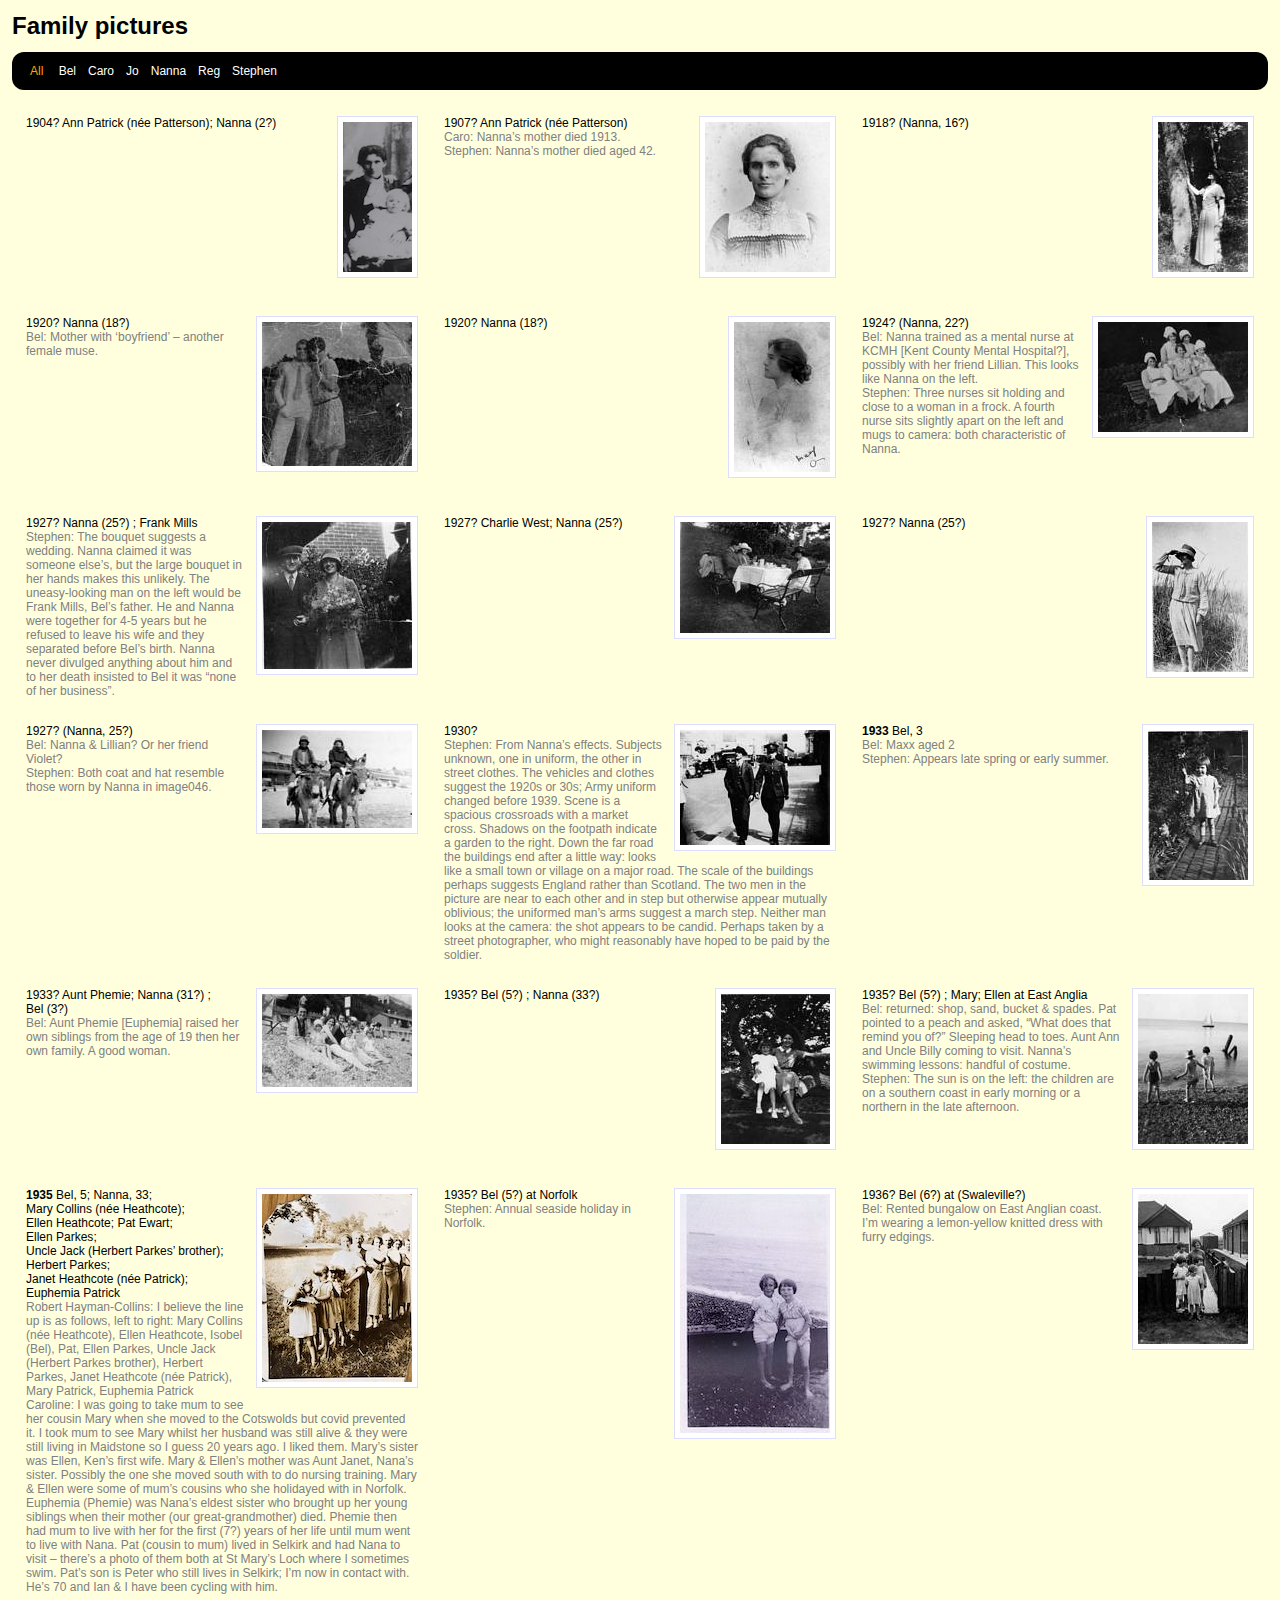
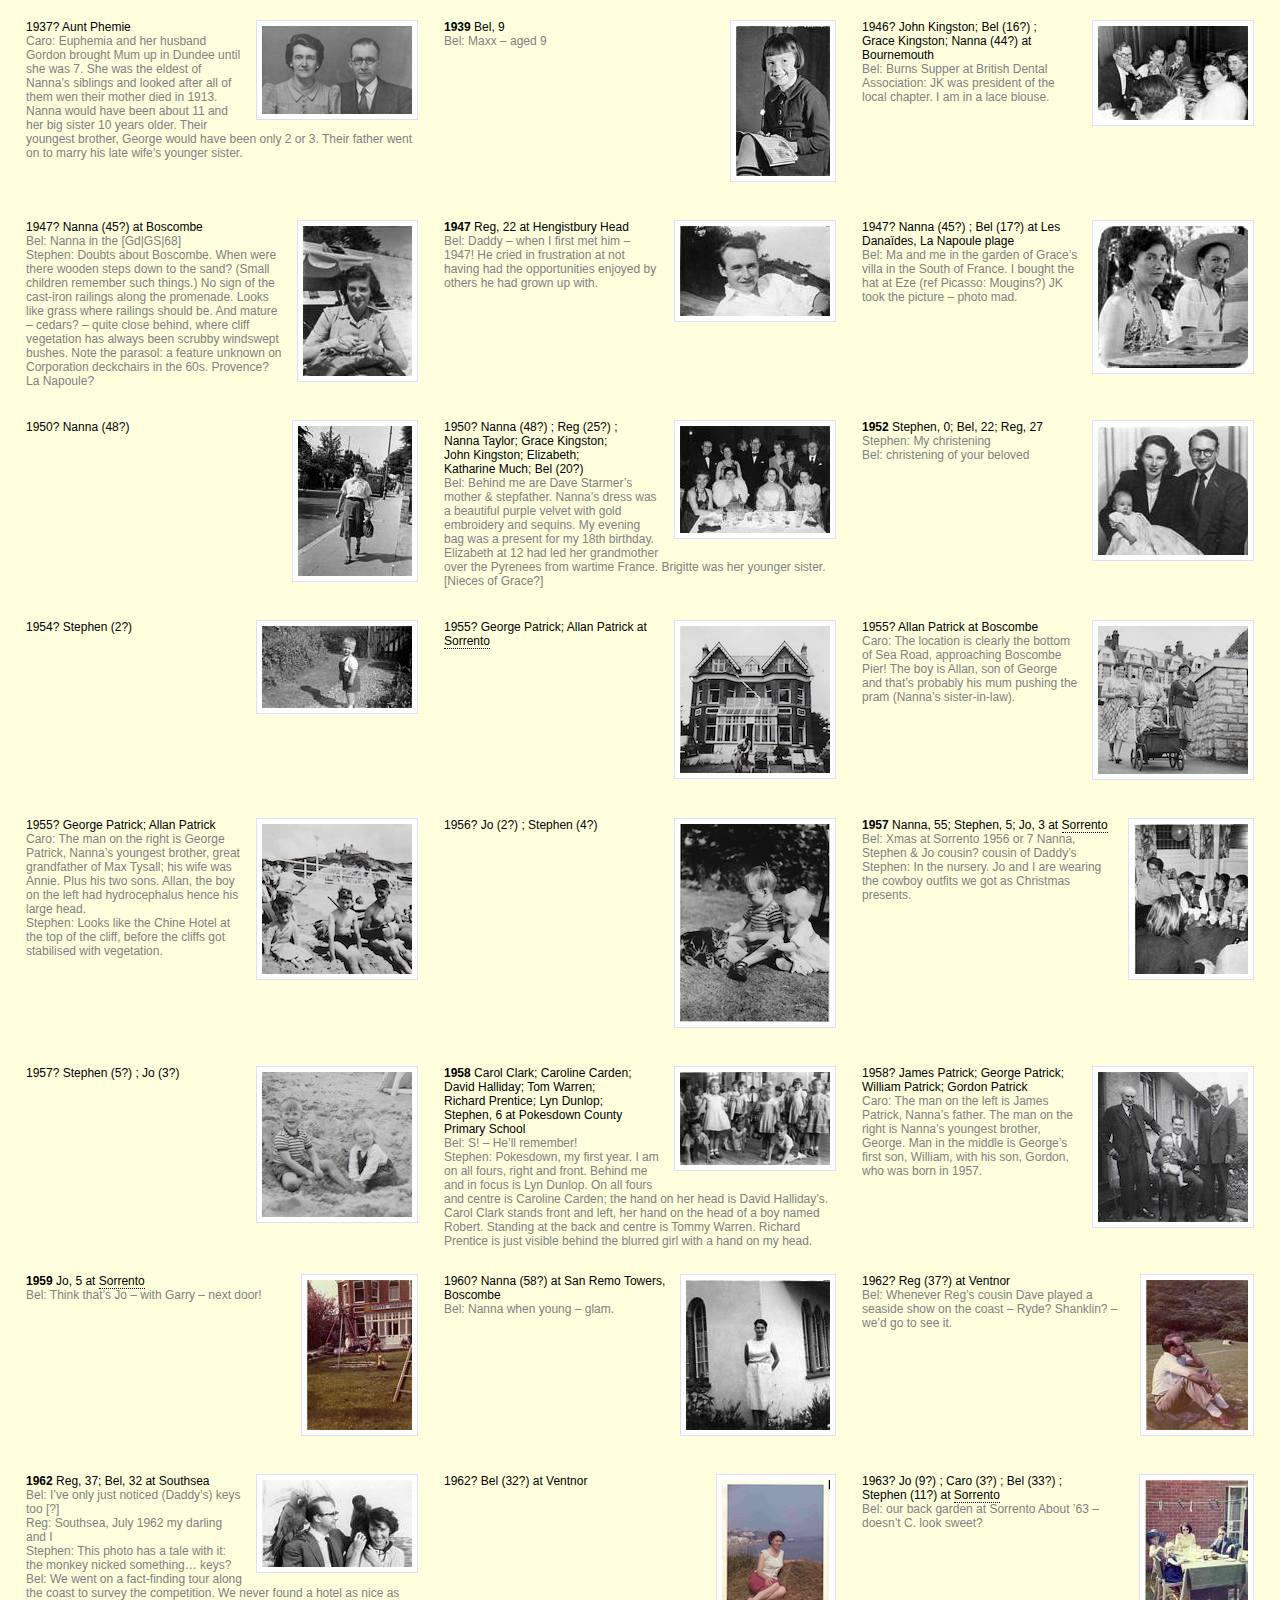
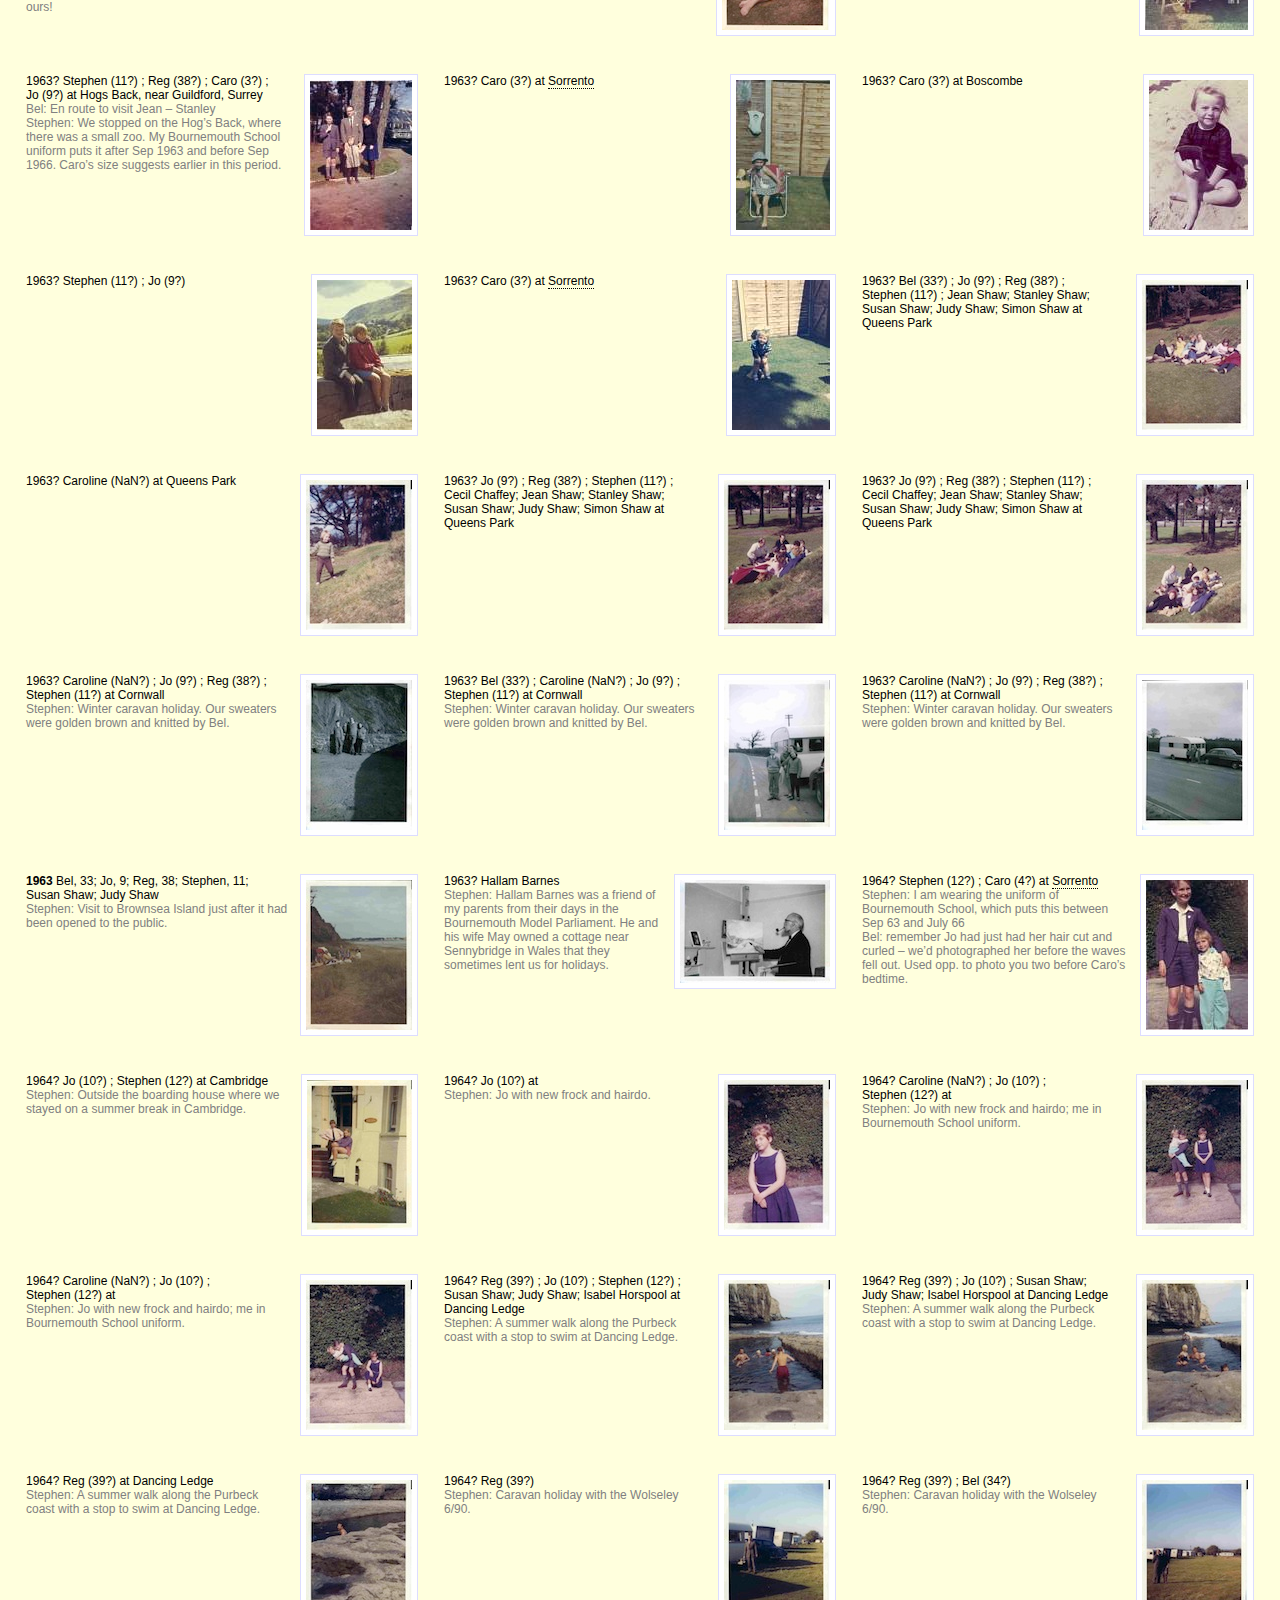
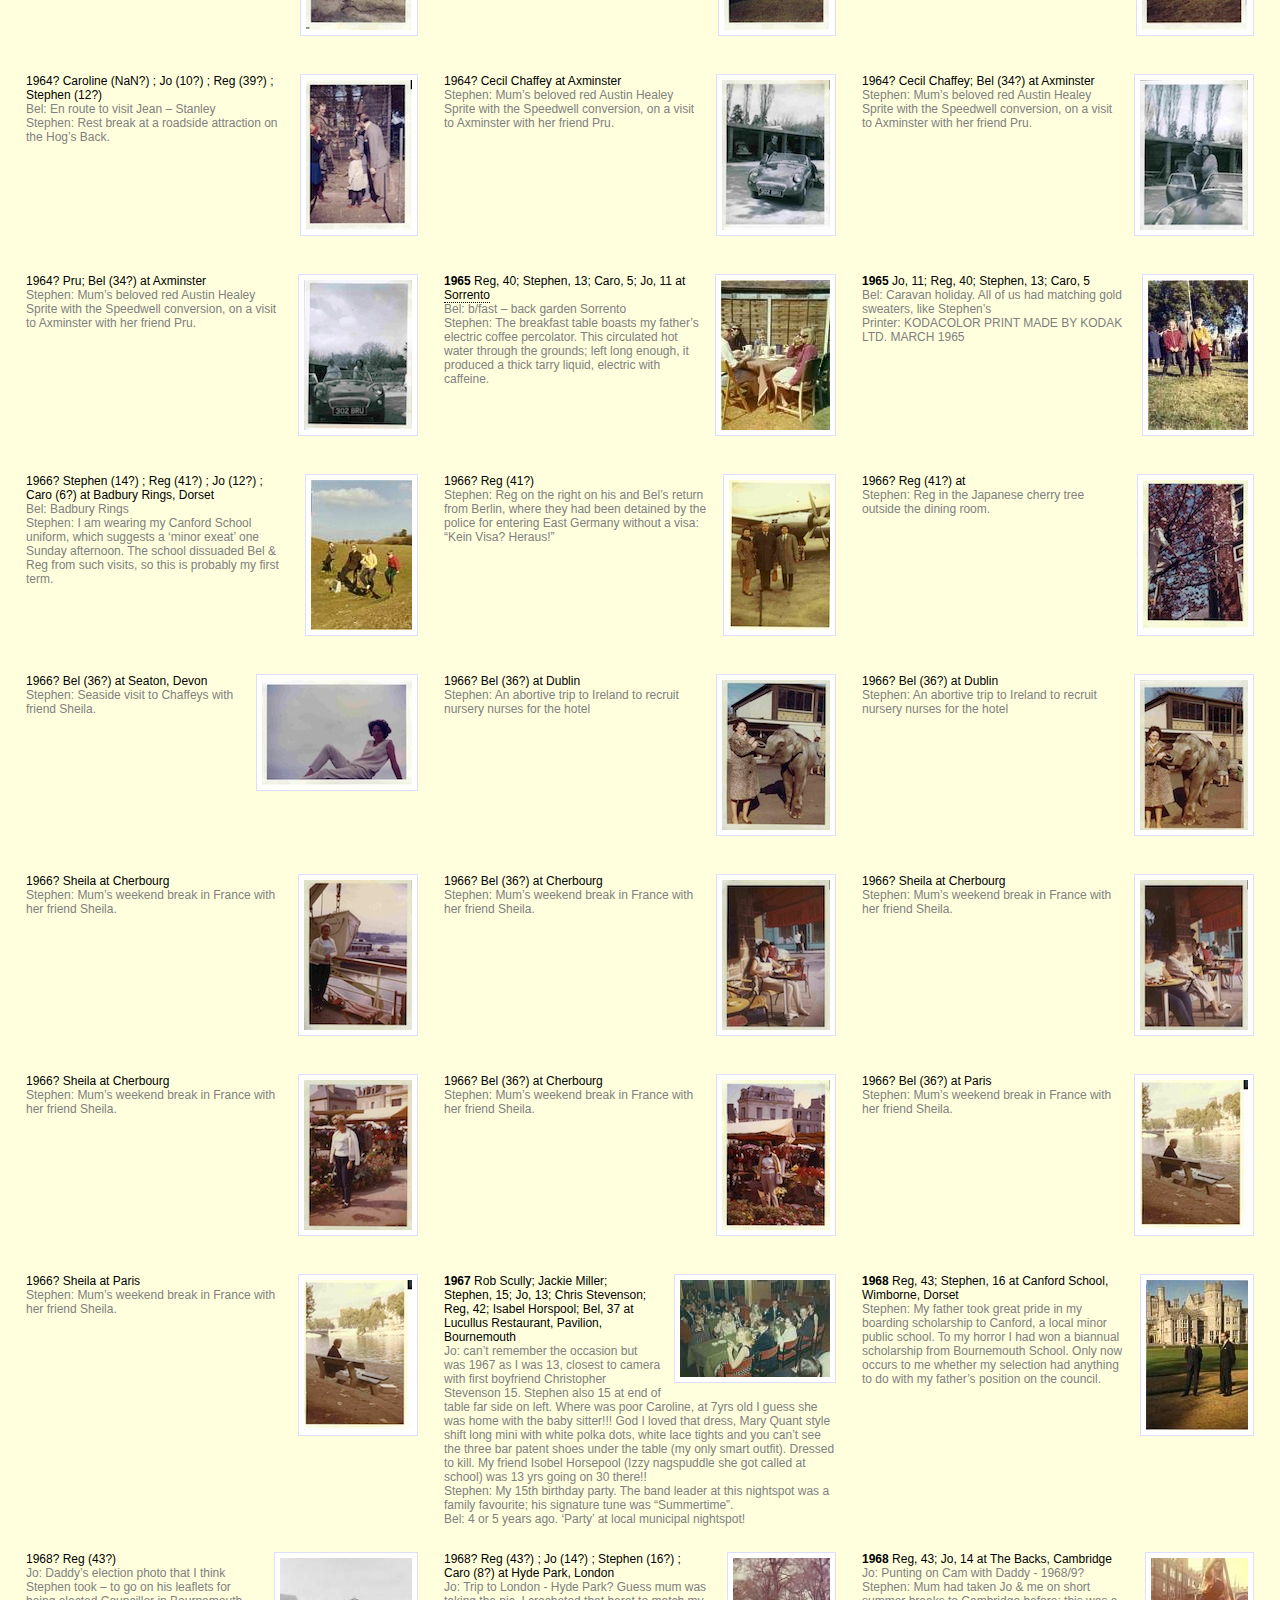
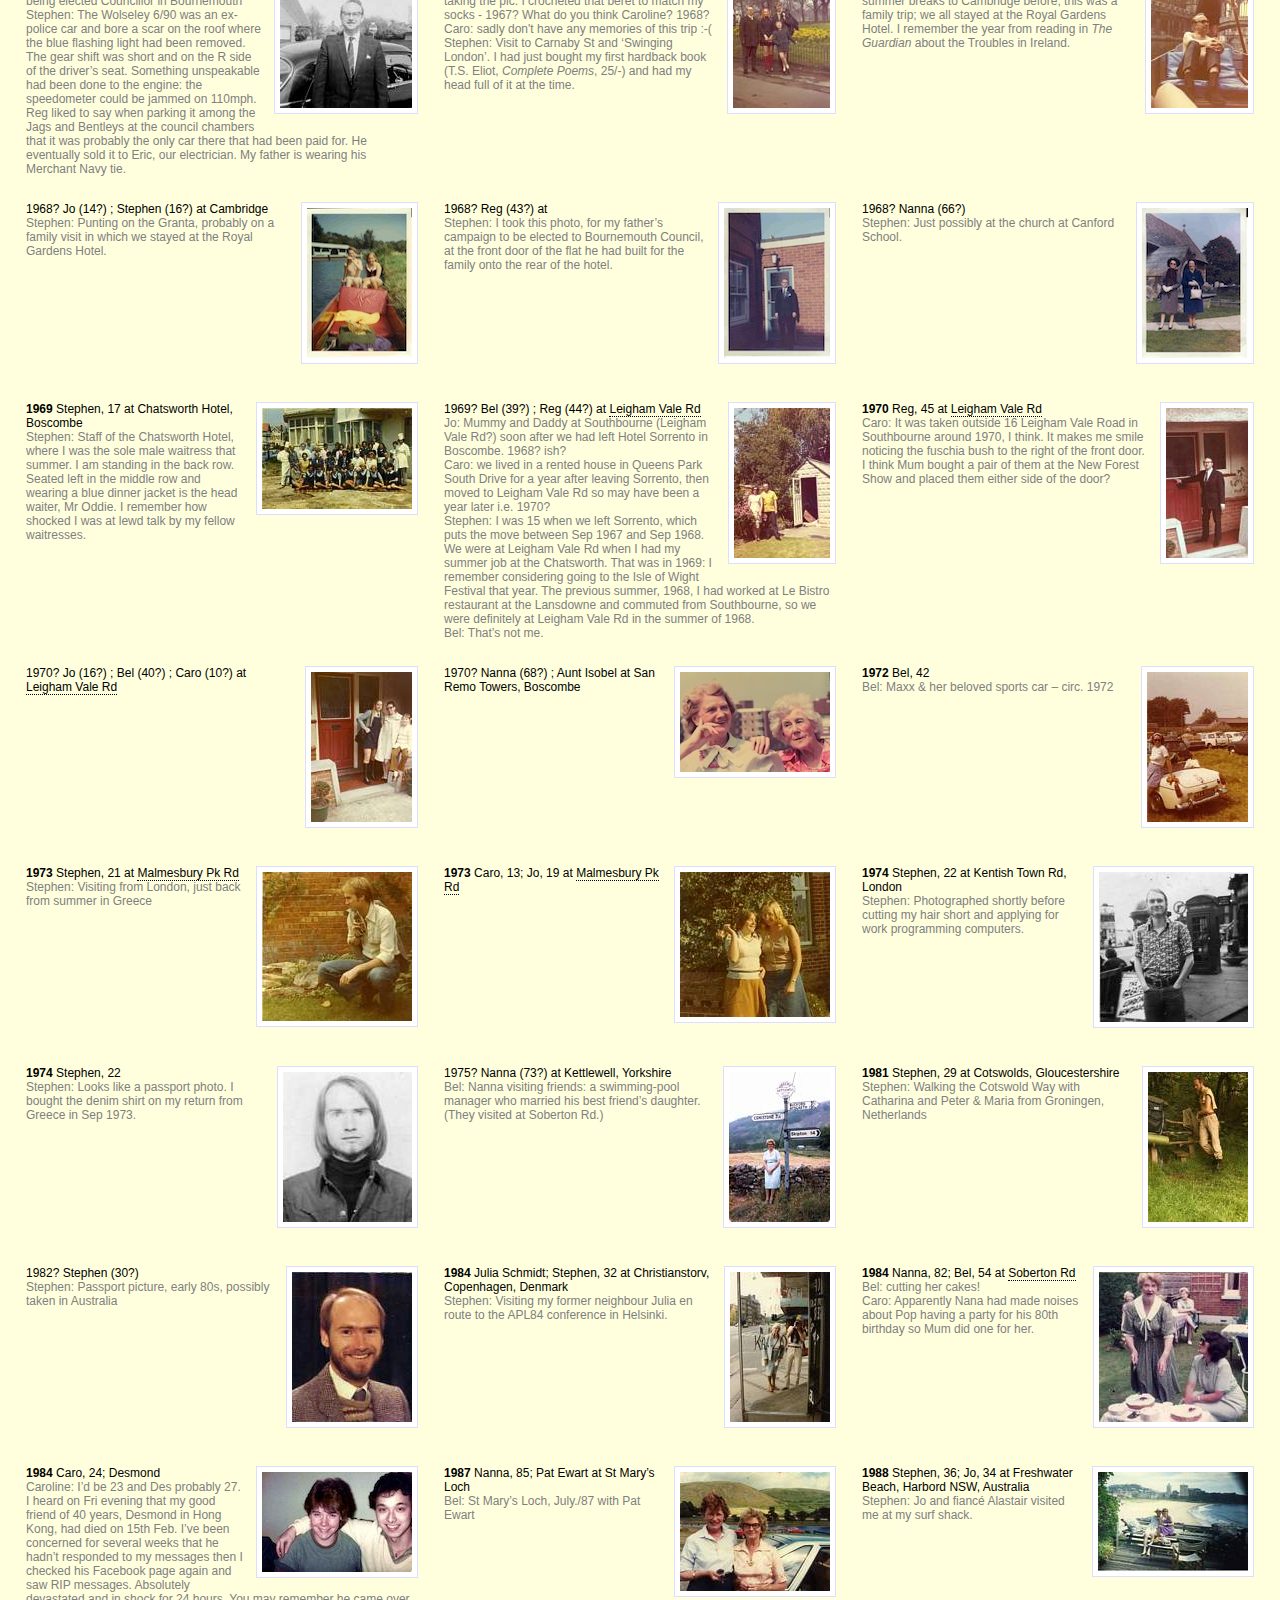
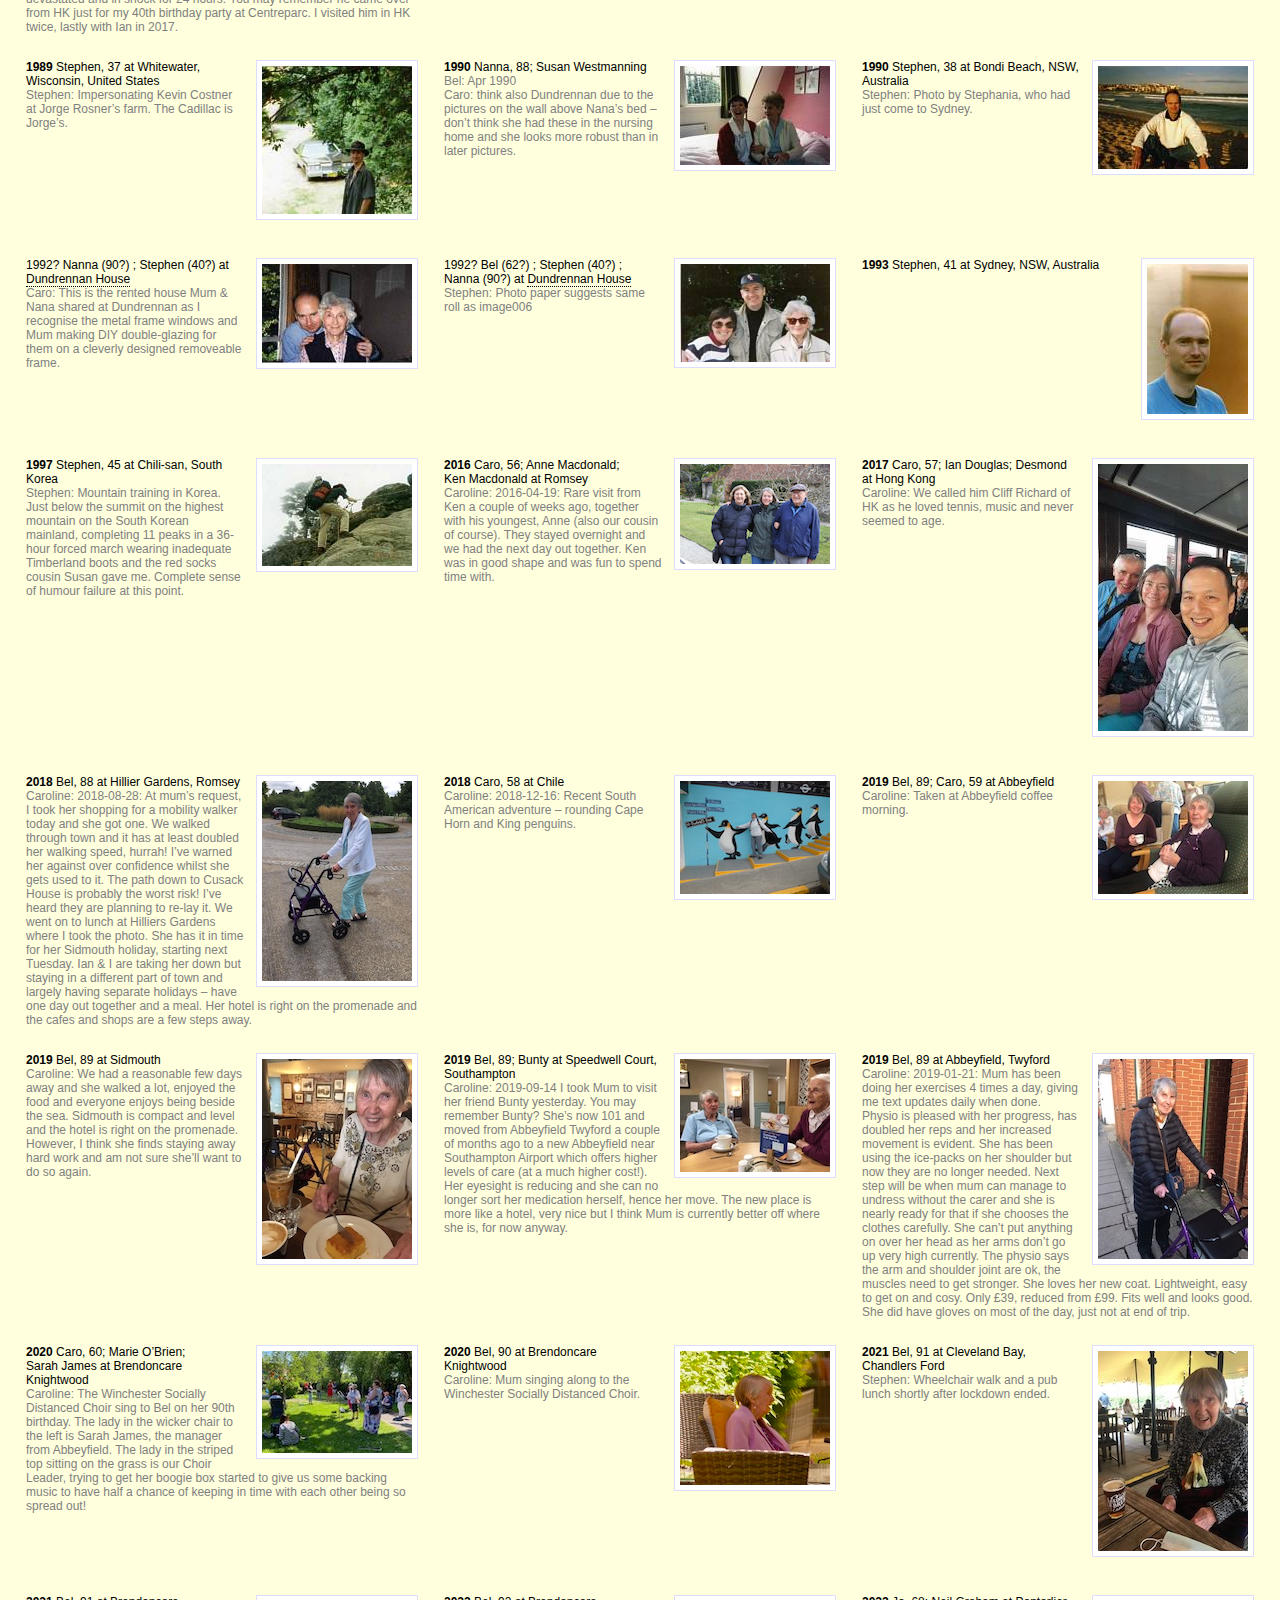
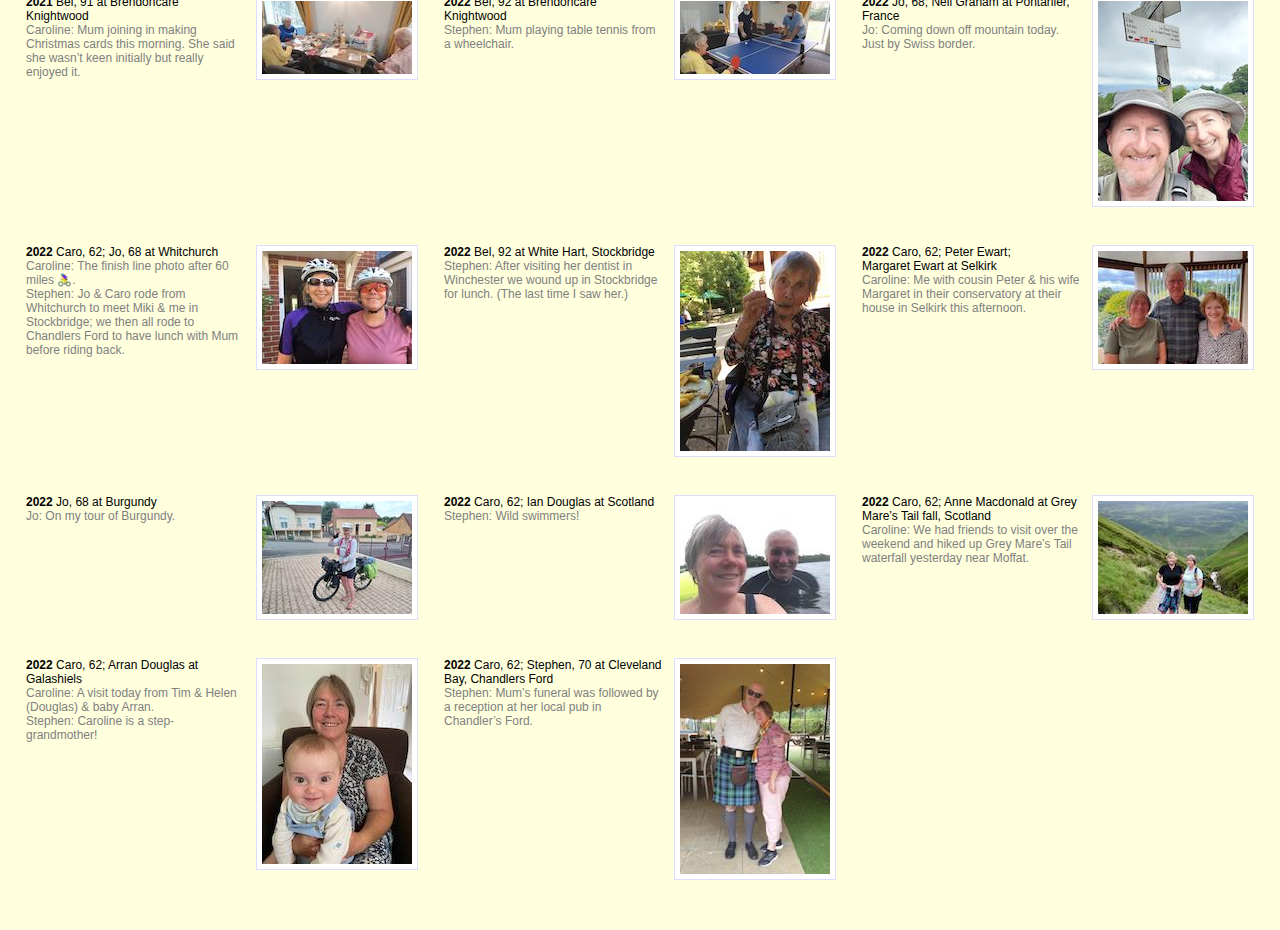
==== index.html @ 6aebe297 "Additions and revisions prompted by mum’s death." ====
<html xmlns="http://www.w3.org/1999/xhtml" lang="en-gb">
	<head>
		<link rel="stylesheet" href="gallery.css" type="text/css"/>
		<link rel="shortcut icon" href="favicon.ico" type="image/x-icon"/>
		<meta http-equiv="content-script-type" content="text/javascript"/>
		<meta http-equiv="content-type" content="text/html; charset=utf-8"/>
		<meta name="author" content="Stephen Taylor"/>
		<meta name="robots" content="index, follow"/>
		<meta name="viewport" content="initial-scale=1.0" />
		<script type="text/javascript" src="gallery.js"> </script>
		<title>Family pictures | 5jt.com</title>
	</head>

	<body id="debody" onload="displayResult('All')">
		<h1>Family pictures</h1>
		<div id="WRAPPER"></div>
	</body>

</html>
---- gallery.css ----
/* 
	CSS styles for family.5jt.com sjt@5jt.com 7apr2010
 */

* {
	font-size: 100%;
	margin: 0; 
	padding: 0;
}

/* TYPE */
body {font-family: Verdana, Arial, Helvetica, sans-serif}

body
	{font-size: 75%}

body {
	background: #FFD;
	padding: 1em;
}
cite {font-style: italic}
h1 {font-size: 2em}
img {
	background: white;
	border: 1px solid #DDF;
	display: block;
	float: right;
	padding: 5px;
	margin: 0 0 1em 1em;
}
table {
	margin: 1em auto;
}
td {
	padding: 1em;
	vertical-align: top;
}

p.note {color: gray}
td.left {text-align: center}

/* LAYOUT */
#TOC {
	background: black;
	border-radius: 12px;
	-moz-border-radius: 8px;
	color: white;
	list-style: none;
	margin: 1em 0 0 0;
	padding: 1em;
	position: relative;
}
#TOC li {
	cursor: pointer;
	display: inline;
	padding: 0 0.5em;
}
#TOC li.tocOff {color: white}
#TOC li.tocOn  {color: orange}

.italic {font-style: italic}
.location {border-bottom: 1px dotted black}
.person {white-space: nowrap}
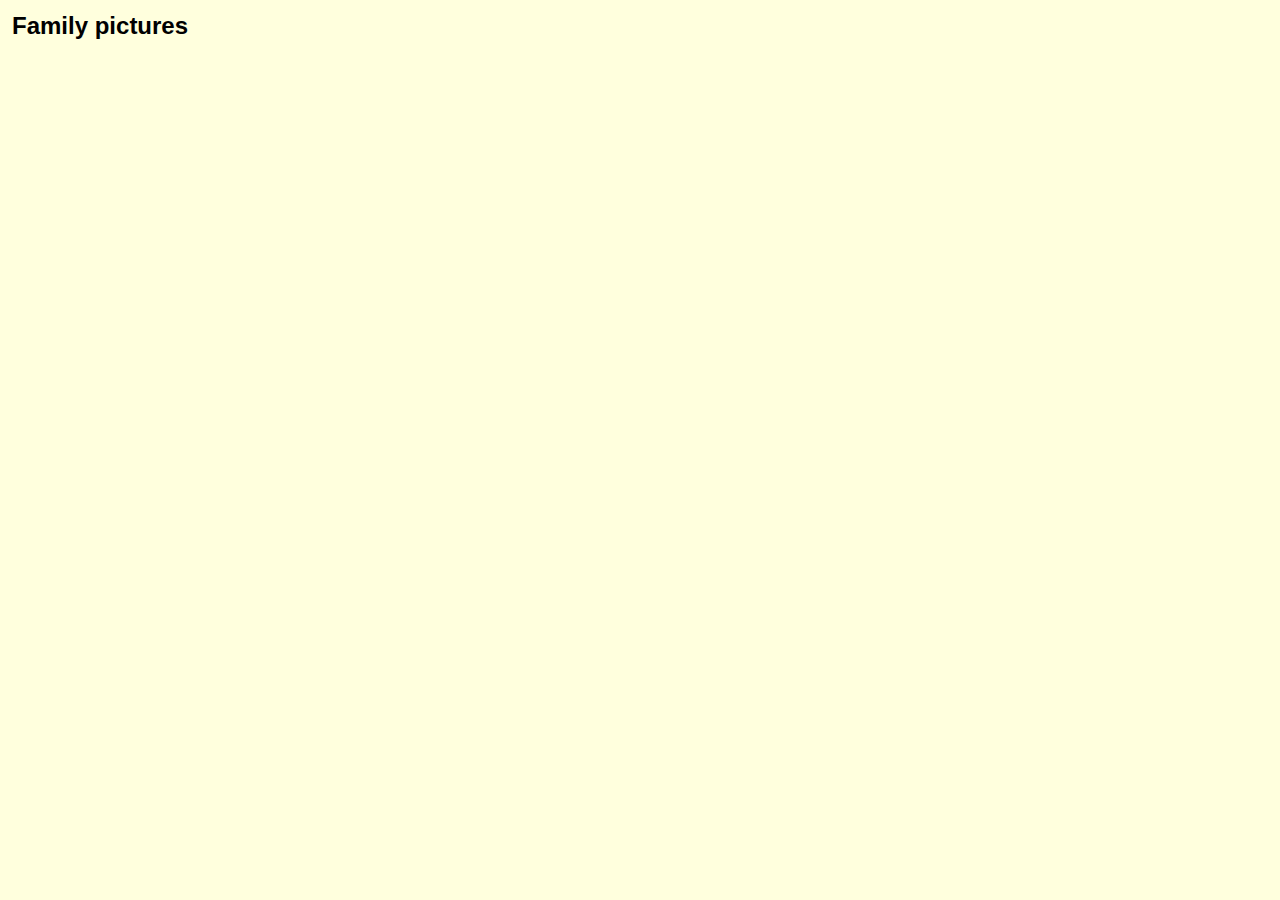
==== commit af127ab1: "Uses browser XSLT, which fails on iPhone" ====
--- a/index.html
+++ b/index.html
@@ -1,19 +1,21 @@
-<html xmlns="http://www.w3.org/1999/xhtml" lang="en-gb">
+<!doctype html>
+<html lang="en-gb">
 	<head>
-		<link rel="stylesheet" href="gallery.css" type="text/css"/>
-		<link rel="shortcut icon" href="favicon.ico" type="image/x-icon"/>
-		<meta http-equiv="content-script-type" content="text/javascript"/>
-		<meta http-equiv="content-type" content="text/html; charset=utf-8"/>
-		<meta name="author" content="Stephen Taylor"/>
-		<meta name="robots" content="index, follow"/>
-		<meta name="viewport" content="initial-scale=1.0" />
-		<script type="text/javascript" src="gallery.js"> </script>
+		<link rel="stylesheet" href="gallery.css" type="text/css">
+		<link rel="shortcut icon" href="favicon.ico" type="image/x-icon">
+		<meta charset="utf-8">
+		<meta name="author" content="Stephen Taylor">
+		<meta name="robots" content="index, follow">
+		<meta name="viewport" content="initial-scale=1.0">
+		<script src="gallery.js"> </script>
 		<title>Family pictures | 5jt.com</title>
 	</head>
 
 	<body id="debody" onload="displayResult('All')">
-		<h1>Family pictures</h1>
-		<div id="WRAPPER"></div>
+		<header>
+			<h1>Family pictures</h1>
+		</header>
+		<div id="WRAPPER"> </div>
 	</body>
 
 </html>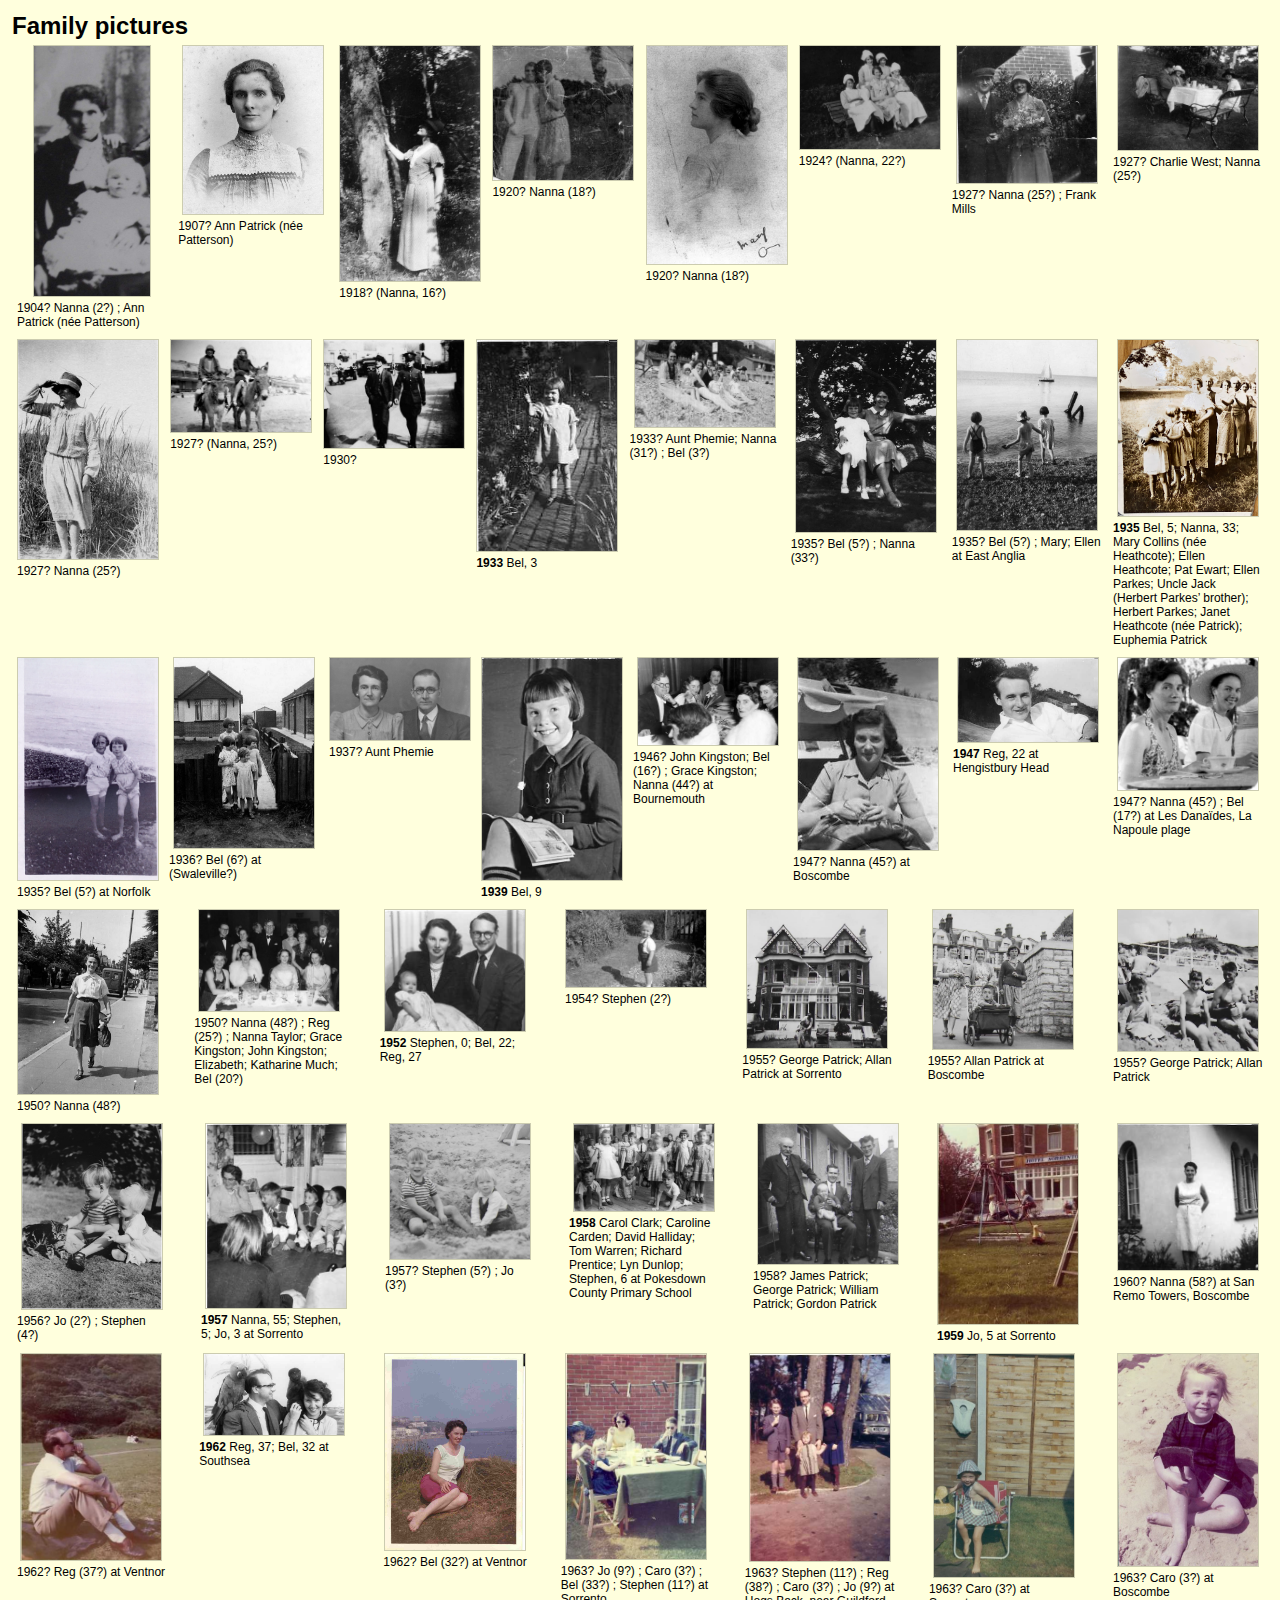
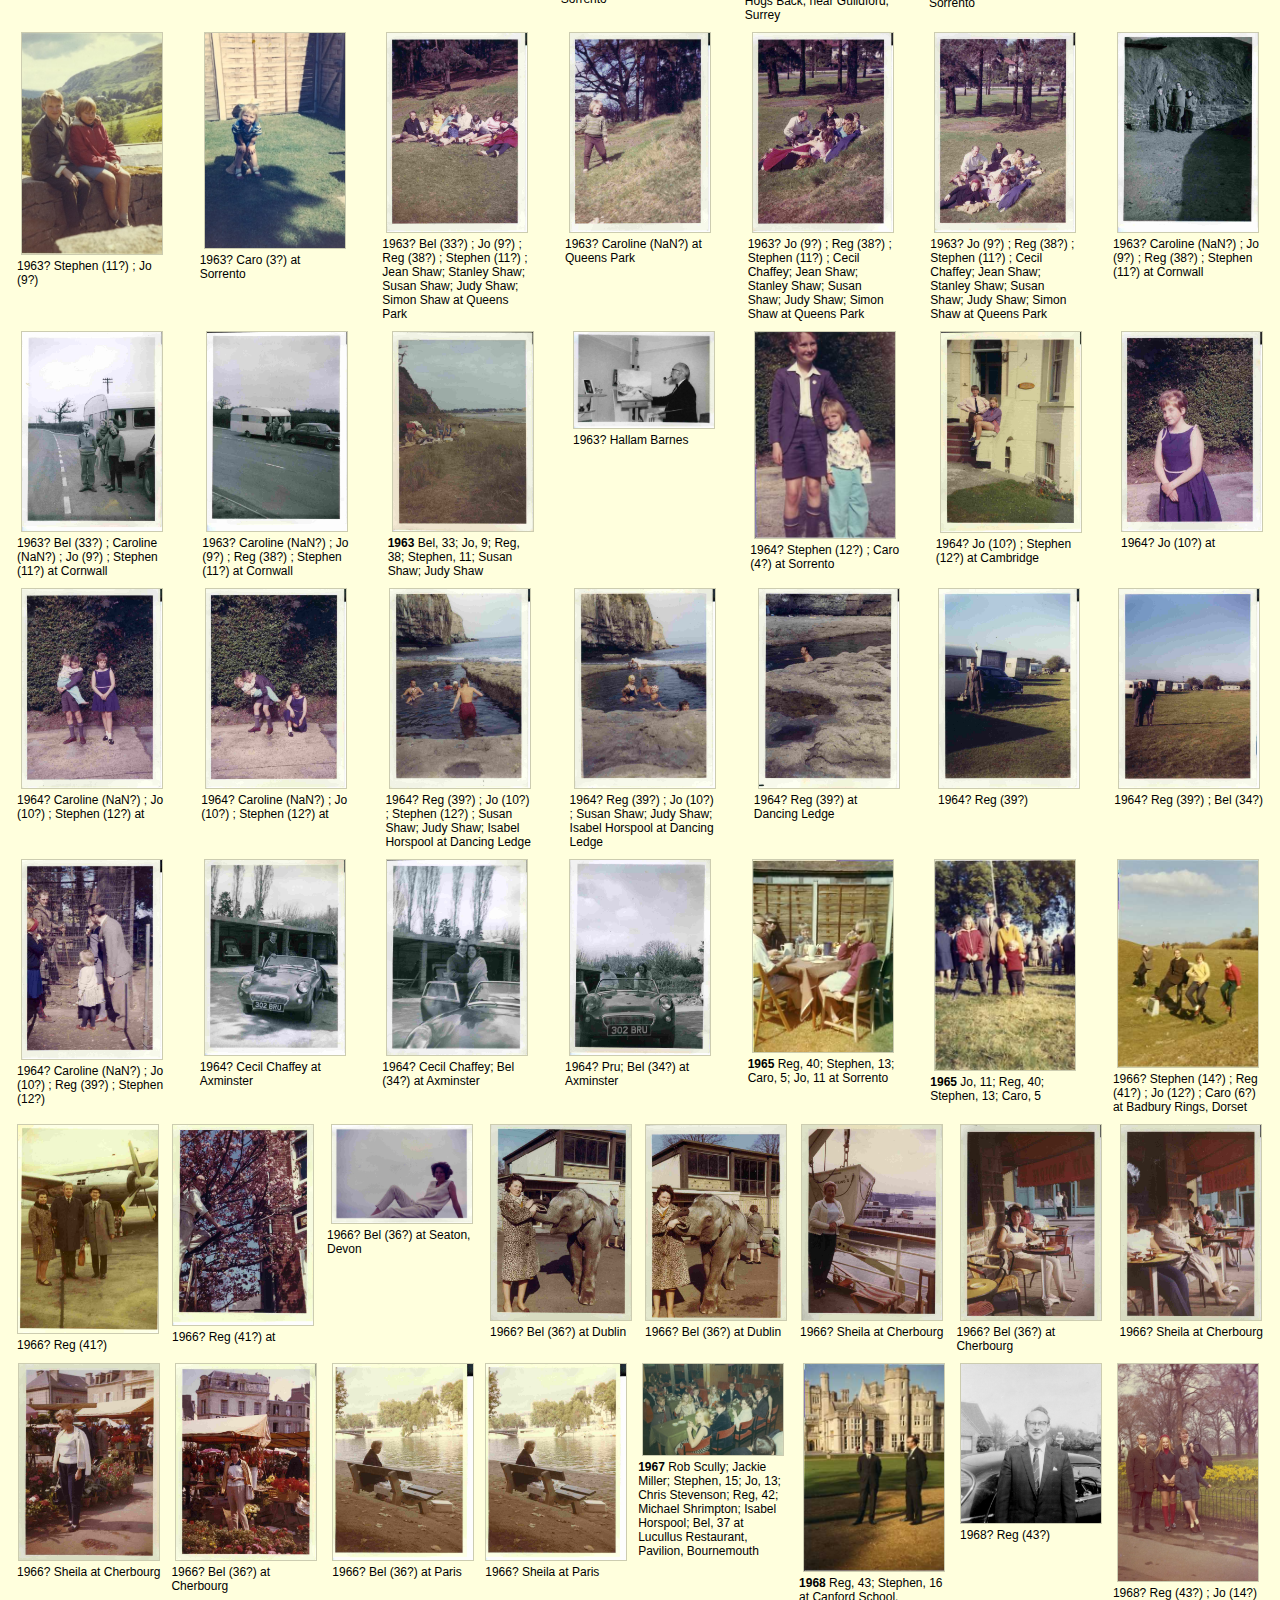
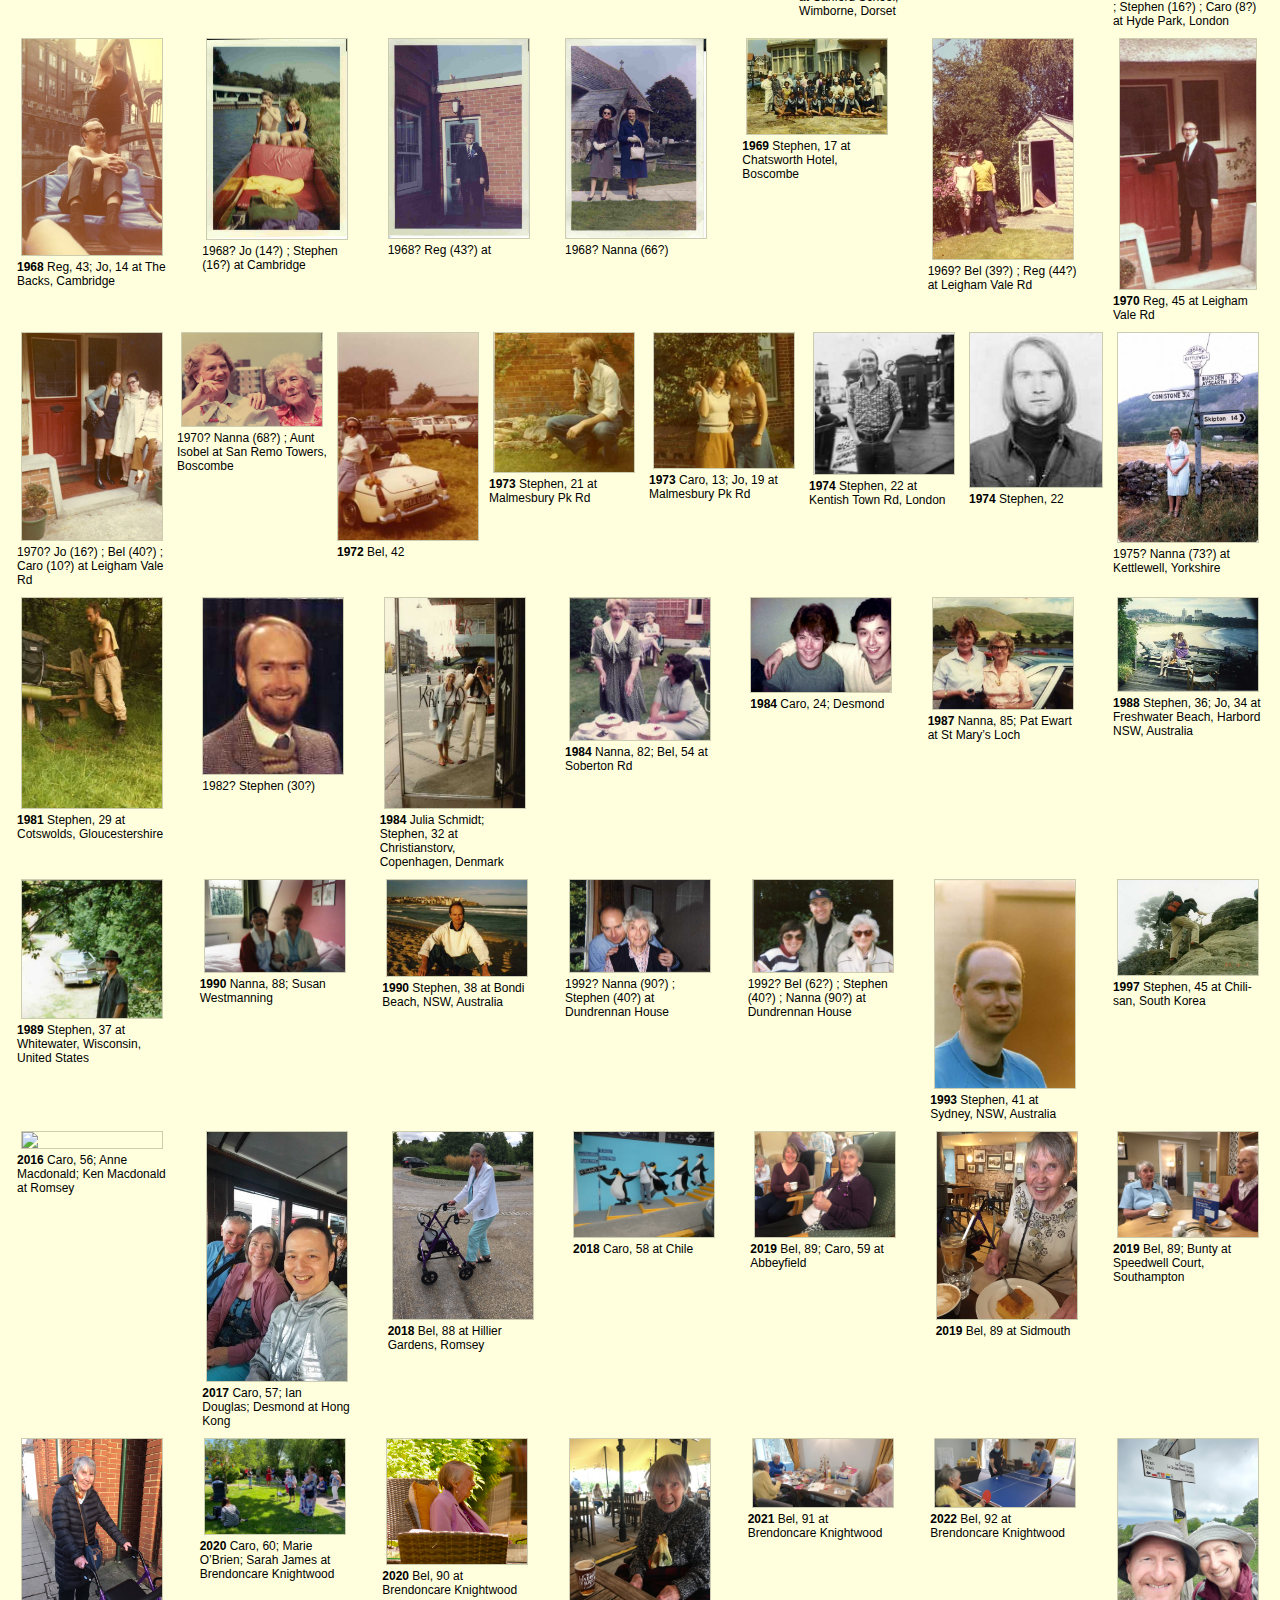
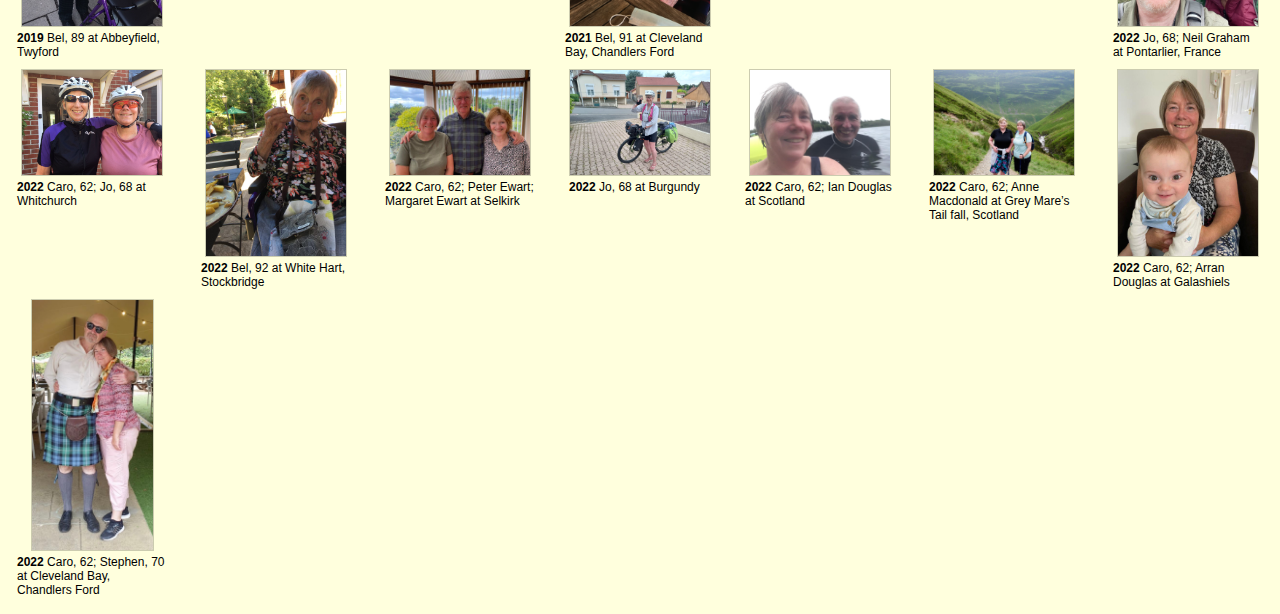
==== commit 09f484f2: "loads pix on iPhone; no callbacks yet." ====
--- a/index.html
+++ b/index.html
@@ -1,21 +1,21 @@
 <!doctype html>
 <html lang="en-gb">
 	<head>
-		<link rel="stylesheet" href="gallery.css" type="text/css">
+		<link rel="stylesheet" href="gullery.css" type="text/css">
 		<link rel="shortcut icon" href="favicon.ico" type="image/x-icon">
 		<meta charset="utf-8">
 		<meta name="author" content="Stephen Taylor">
 		<meta name="robots" content="index, follow">
 		<meta name="viewport" content="initial-scale=1.0">
-		<script src="gallery.js"> </script>
+		<script src="gullery.js"> </script>
 		<title>Family pictures | 5jt.com</title>
 	</head>
 
-	<body id="debody" onload="displayResult('All')">
+	<body id="debody">
 		<header>
 			<h1>Family pictures</h1>
 		</header>
-		<div id="WRAPPER"> </div>
+		<article id="WRAPPER"> </article>
 	</body>
 
 </html>--- a/gullery.css
+++ b/gullery.css
@@ -0,0 +1,71 @@
+* {
+	font-size: 100%;
+	margin: 0; 
+	padding: 0;
+}
+
+body {
+	font-family: Verdana, Arial, Helvetica, sans-serif;
+	font-size: 75%;
+	background: #FFD;
+	padding: 1em;
+}
+
+cite {font-style: italic}
+
+h1 {font-size: 2em}
+
+article {
+	/*align-content: space-between;*/
+	align-items: flex-start;
+	display: flex;
+	flex-direction: row;
+	flex-wrap: wrap;
+	justify-content: space-between;
+}
+
+figcaption {
+	display: none;
+}
+
+/*figure: general*/
+figure {
+	cursor: pointer;
+	padding: 5px;
+}
+figure img {
+	border: 1px solid rgba(0,0,0,.2);
+	display: block;
+	margin: 0 auto 4px;
+	/*max-width: 100%;*/
+}
+figure>header {
+	display: block;
+}
+
+/*figure: thumb*/
+figure.thumb {
+	display: block;
+	max-width: 150px;
+}
+figure.thumb img {
+	max-height: 250px;
+	max-width: 140px;
+}
+
+/*figure: hidden*/
+figure.hidden {
+	display: none;
+}
+
+/*figure:  selected*/
+figure.selected {
+	display: block;
+	margin: 0 auto;
+}
+figure.selected figcaption {
+	display: block;
+}
+figure.full>header {
+	font-weight: bold;
+}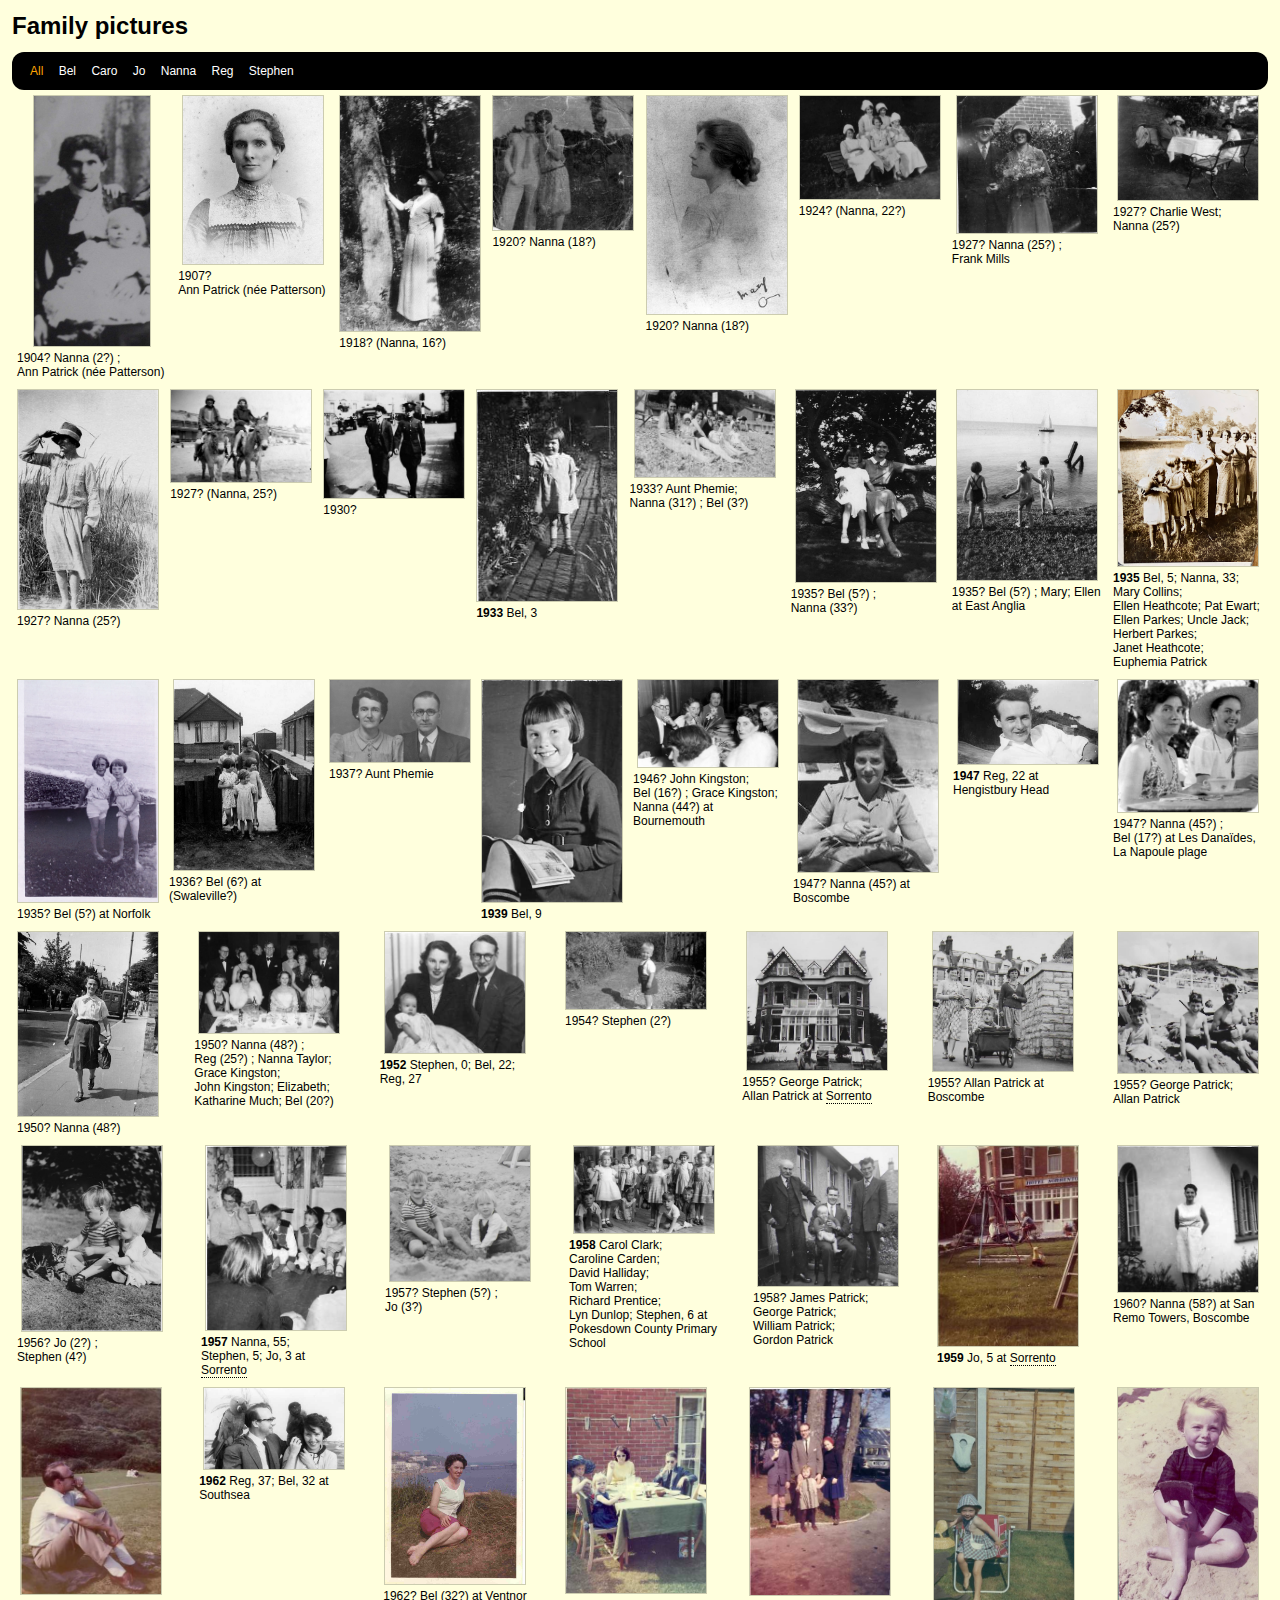
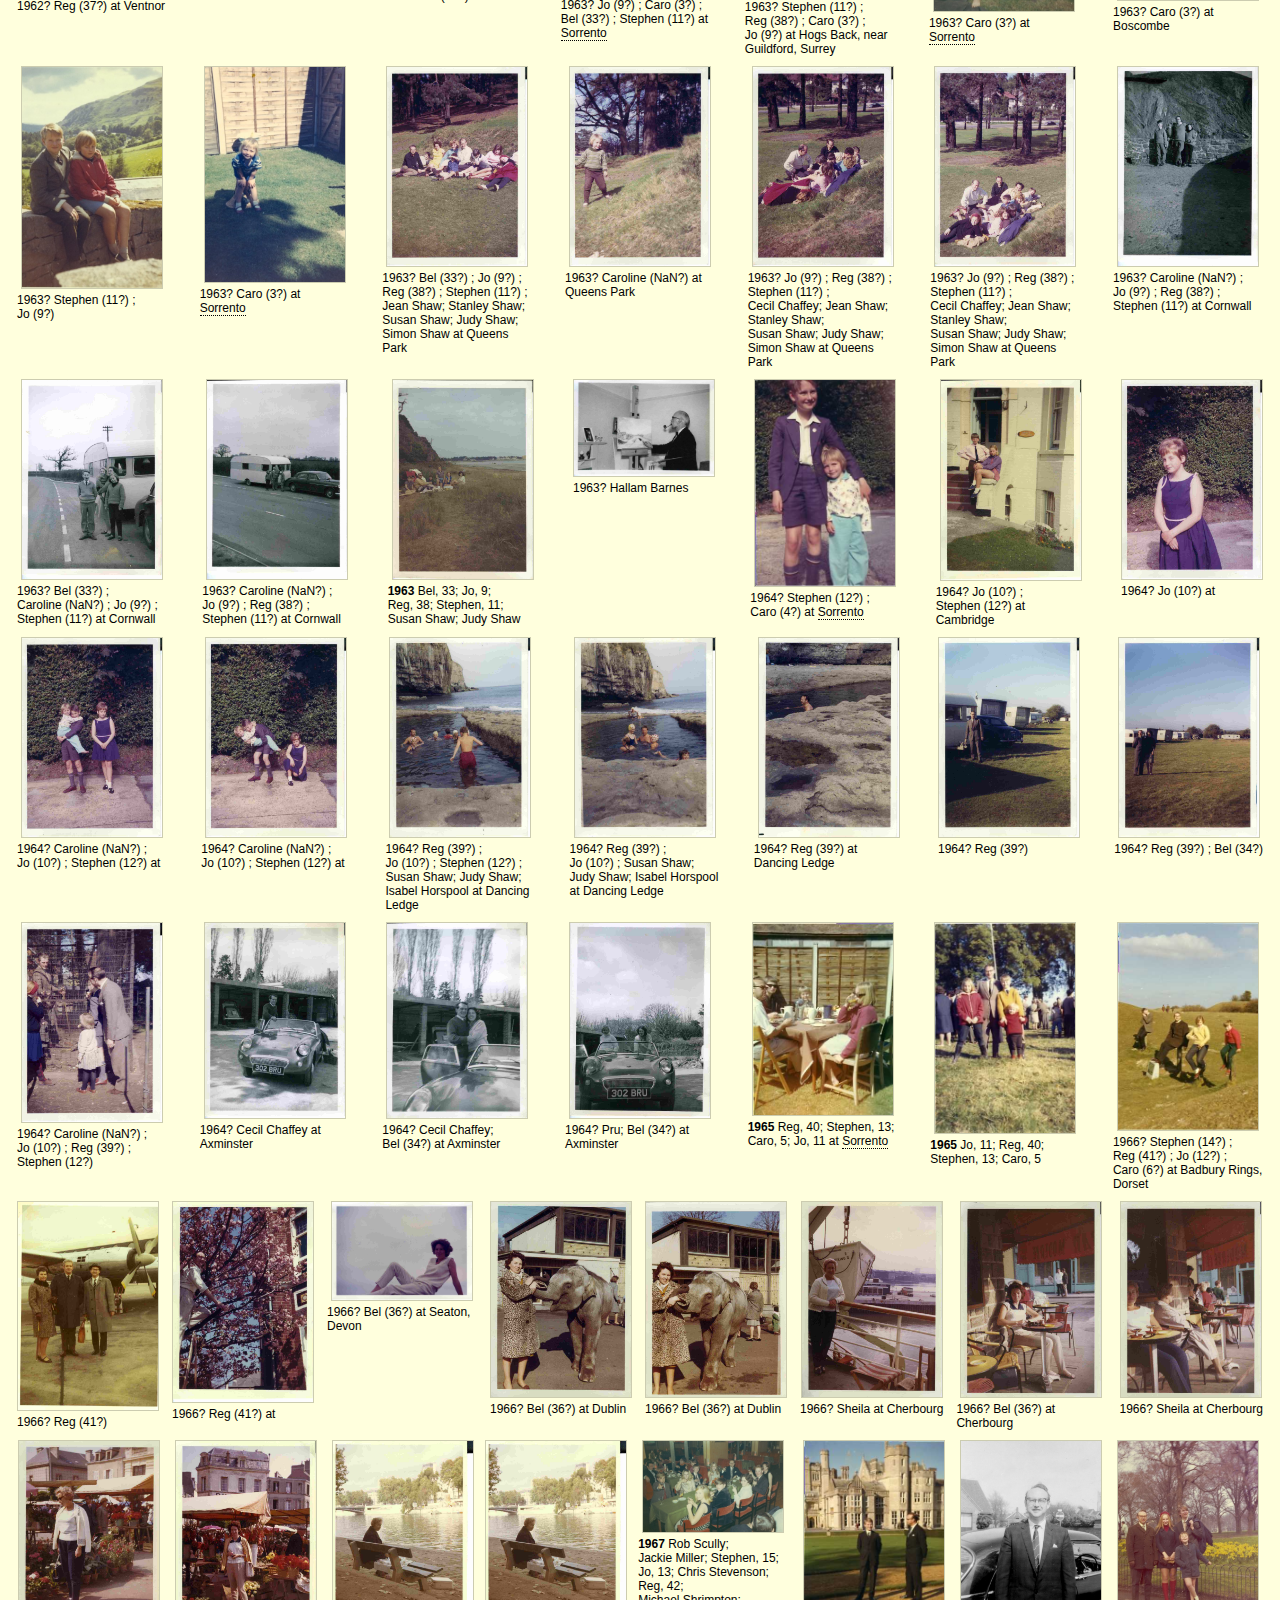
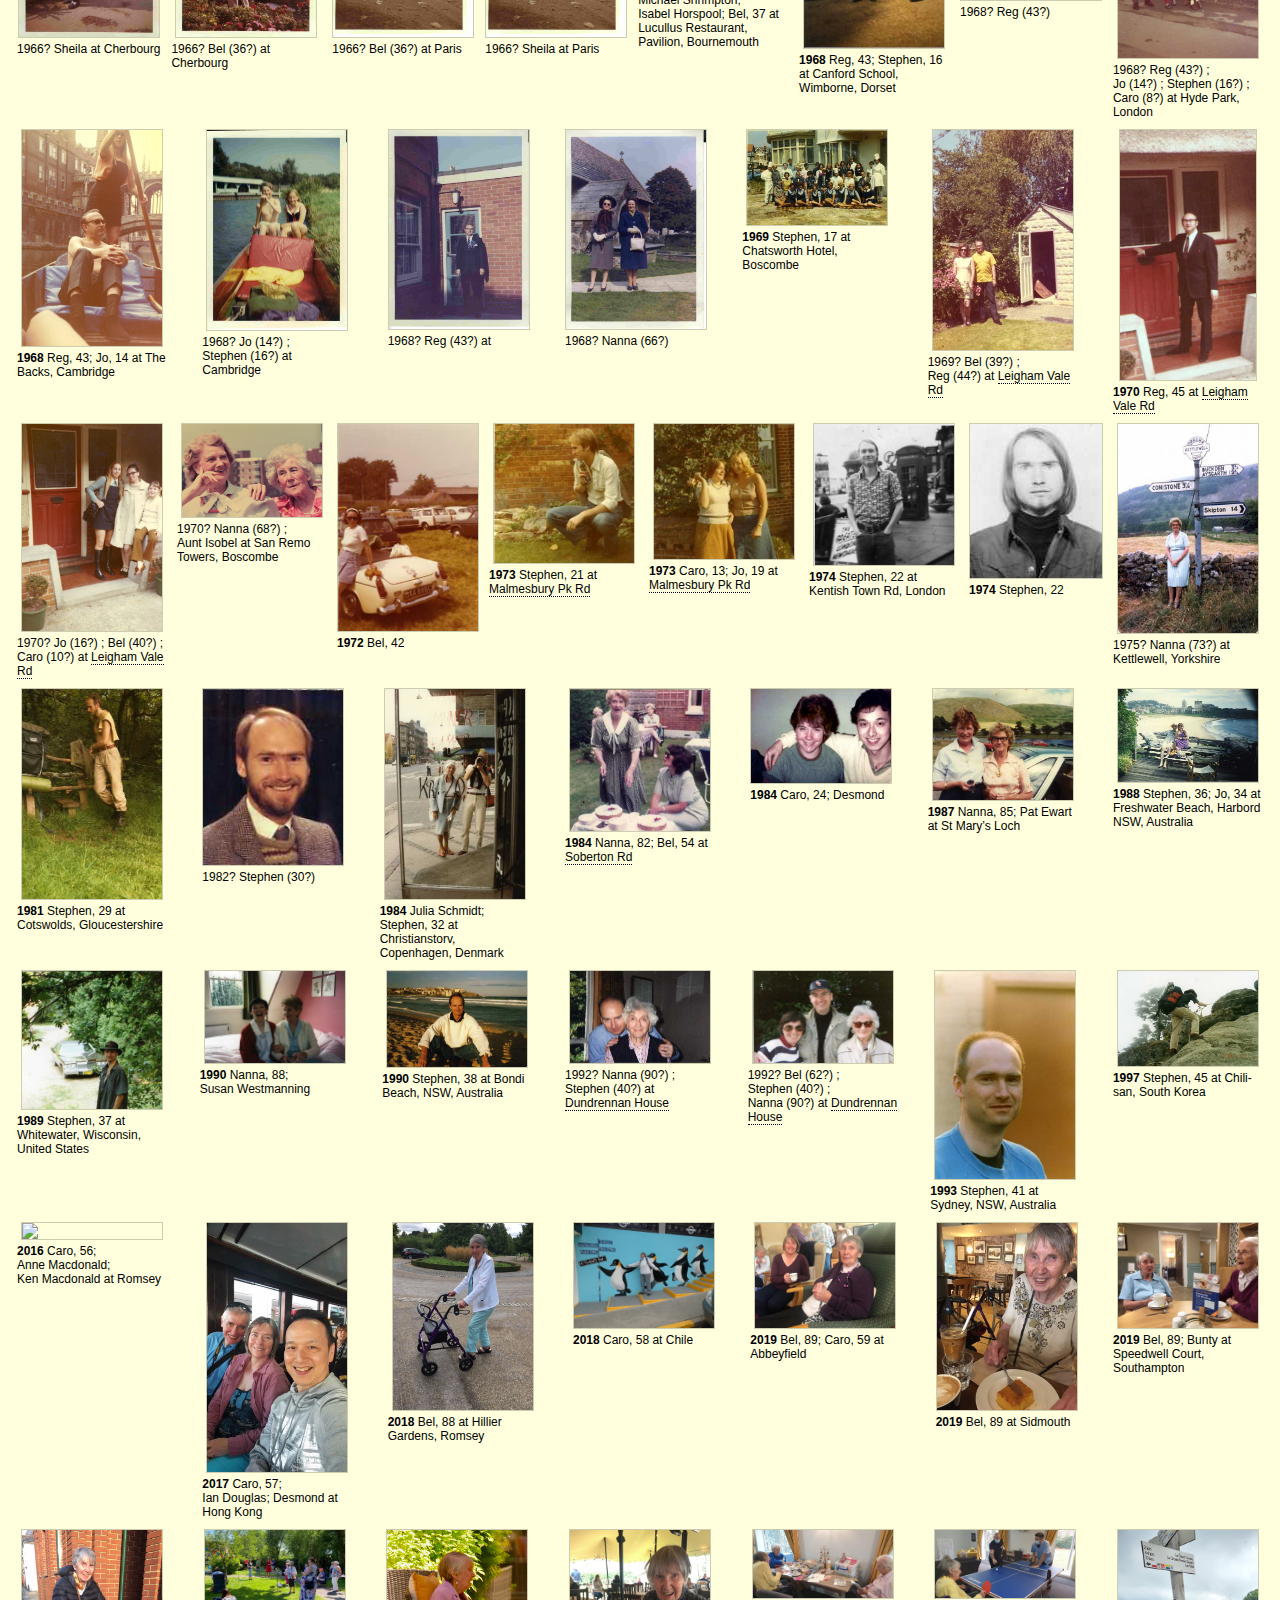
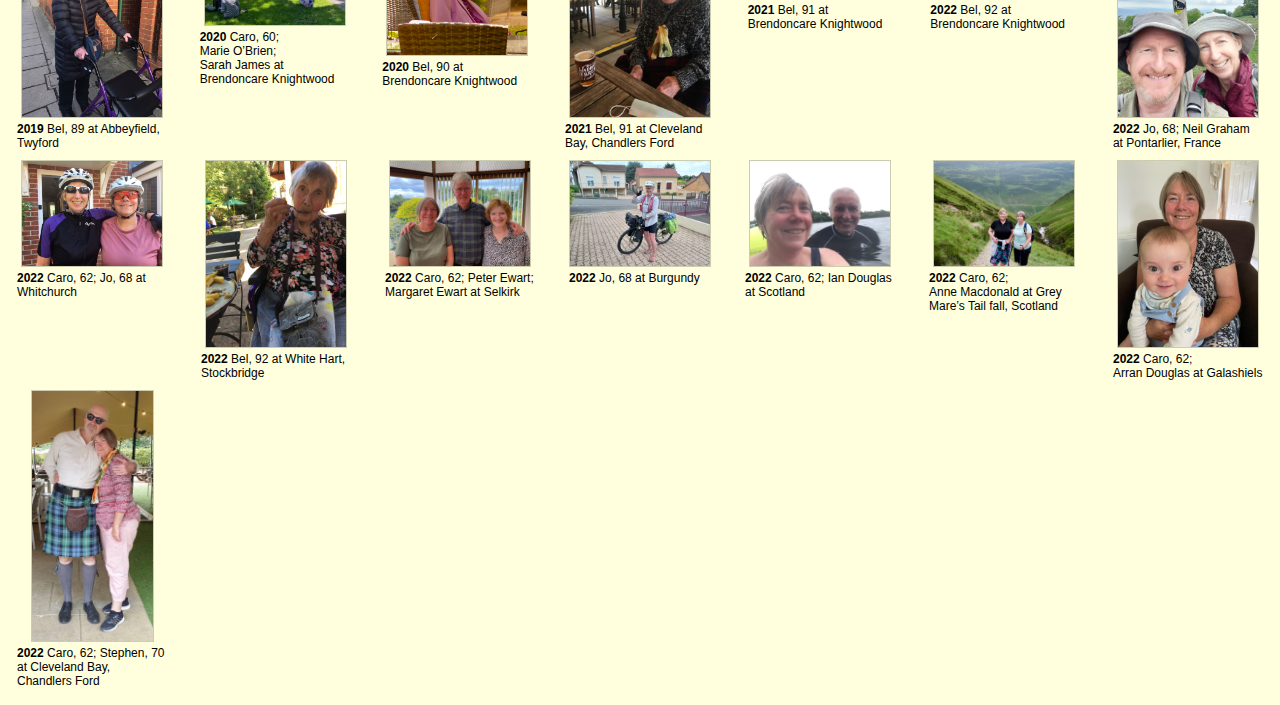
==== commit 6021a35b: "Working: cleanup and some tweaks still to do" ====
--- a/index.html
+++ b/index.html
@@ -11,11 +11,11 @@
 		<title>Family pictures | 5jt.com</title>
 	</head>
 
-	<body id="debody">
+	<body>
 		<header>
 			<h1>Family pictures</h1>
 		</header>
-		<article id="WRAPPER"> </article>
+		<article> </article>
 	</body>
 
 </html>--- a/gullery.css
+++ b/gullery.css
@@ -15,7 +15,7 @@
 
 h1 {font-size: 2em}
 
-article {
+article section {
 	/*align-content: space-between;*/
 	align-items: flex-start;
 	display: flex;
@@ -30,14 +30,14 @@
 
 /*figure: general*/
 figure {
-	cursor: pointer;
 	padding: 5px;
 }
 figure img {
 	border: 1px solid rgba(0,0,0,.2);
+	cursor: pointer;
 	display: block;
 	margin: 0 auto 4px;
-	/*max-width: 100%;*/
+	max-width: 100%;
 }
 figure>header {
 	display: block;
@@ -68,4 +68,28 @@
 }
 figure.full>header {
 	font-weight: bold;
-}+}
+
+/* LAYOUT */
+#TOC {
+	background: black;
+	border-radius: 12px;
+	-moz-border-radius: 8px;
+	color: white;
+	display: block;
+	list-style: none;
+	margin: 1em 0 0 0;
+	padding: 1em;
+	position: relative;
+}
+#TOC li {
+	cursor: pointer;
+	display: inline;
+	padding: 0 0.5em;
+}
+#TOC li.tocoff {color: white}
+#TOC li.tocon  {color: orange}
+
+.italic {font-style: italic}
+.location {border-bottom: 1px dotted black}
+.person {white-space: nowrap}
